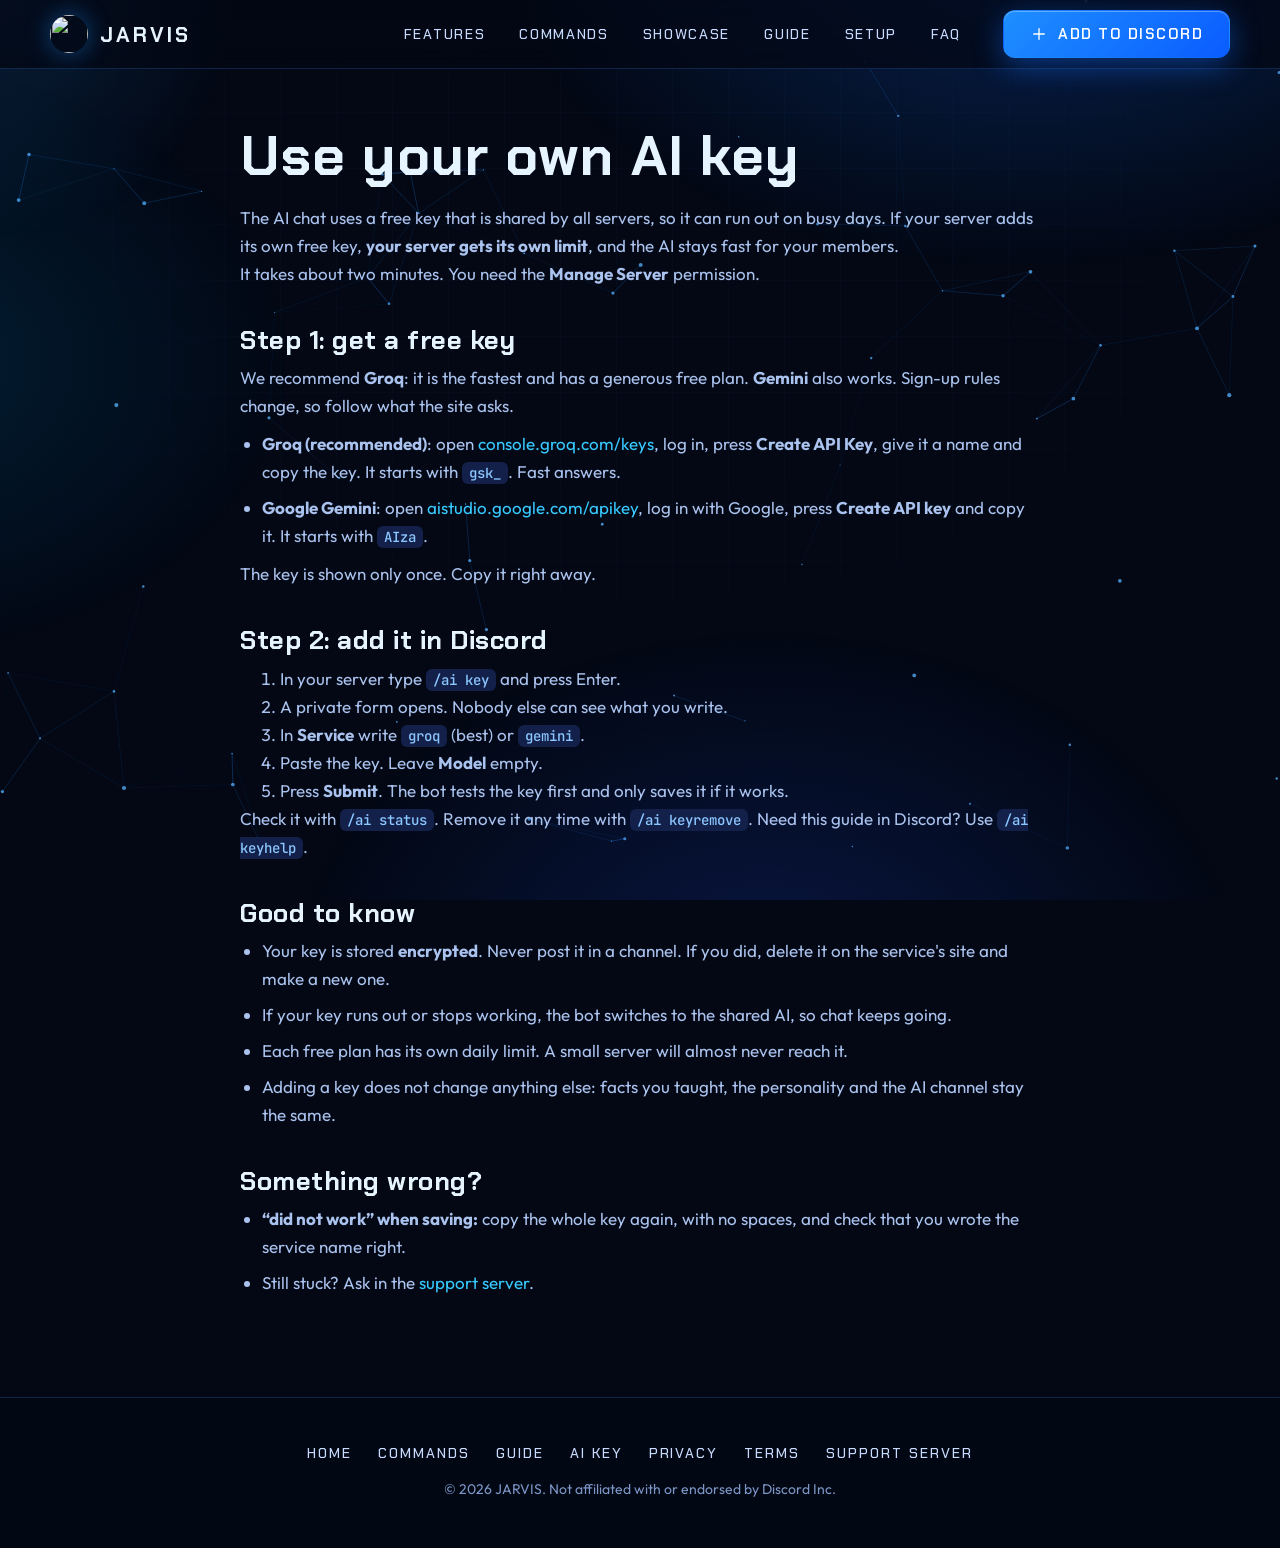
==== ai-key.html @ fb1f2114 "Add files via upload" ====
<!doctype html>
<html lang="en">
<head>
<meta charset="utf-8">
<meta name="viewport" content="width=device-width, initial-scale=1">
<title>Use your own AI key | JARVIS</title>
<meta name="description" content="How to get a free AI key and add it to your server.">
<meta name="theme-color" content="#030814">
<meta property="og:title" content="Use your own AI key | JARVIS"><meta property="og:description" content="How to get a free AI key and add it to your server."><meta property="og:image" content="assets/og.jpg"><meta property="og:type" content="website">
<meta name="twitter:card" content="summary_large_image">
<link rel="icon" href="assets/favicon.png"><link rel="apple-touch-icon" href="assets/apple-touch-icon.png">
<link rel="preconnect" href="https://fonts.googleapis.com"><link rel="preconnect" href="https://fonts.gstatic.com" crossorigin>
<link href="https://fonts.googleapis.com/css2?family=Chakra+Petch:wght@500;600;700&family=Outfit:wght@300..600&family=JetBrains+Mono:wght@400;500&display=swap" rel="stylesheet">
<link rel="stylesheet" href="style.css">
</head>
<body>
<canvas id="net" aria-hidden="true"></canvas><div class="bg-glow"></div><div class="bg-grid"></div><div class="cursor-glow"></div>
<div id="site-header"></div>
<main class="wrap doc">
<h1>Use your own AI key</h1>
<p>The AI chat uses a free key that is shared by all servers, so it can run out on busy days. If your server adds its own free key, <b>your server gets its own limit</b>, and the AI stays fast for your members.</p>
<p>It takes about two minutes. You need the <b>Manage Server</b> permission.</p>

<h2>Step 1: get a free key</h2>
<p>We recommend <b>Groq</b>: it is the fastest and has a generous free plan. <b>Gemini</b> also works. Sign-up rules change, so follow what the site asks.</p>
<ul>
<li><b>Groq (recommended)</b>: open <a href="https://console.groq.com/keys" target="_blank" rel="noopener">console.groq.com/keys</a>, log in, press <b>Create API Key</b>, give it a name and copy the key. It starts with <code>gsk_</code>. Fast answers.</li>
<li><b>Google Gemini</b>: open <a href="https://aistudio.google.com/apikey" target="_blank" rel="noopener">aistudio.google.com/apikey</a>, log in with Google, press <b>Create API key</b> and copy it. It starts with <code>AIza</code>.</li>
</ul>
<p>The key is shown only once. Copy it right away.</p>

<h2>Step 2: add it in Discord</h2>
<ol>
<li>In your server type <code>/ai key</code> and press Enter.</li>
<li>A private form opens. Nobody else can see what you write.</li>
<li>In <b>Service</b> write <code>groq</code> (best) or <code>gemini</code>.</li>
<li>Paste the key. Leave <b>Model</b> empty.</li>
<li>Press <b>Submit</b>. The bot tests the key first and only saves it if it works.</li>
</ol>
<p>Check it with <code>/ai status</code>. Remove it any time with <code>/ai keyremove</code>. Need this guide in Discord? Use <code>/ai keyhelp</code>.</p>

<h2>Good to know</h2>
<ul>
<li>Your key is stored <b>encrypted</b>. Never post it in a channel. If you did, delete it on the service's site and make a new one.</li>
<li>If your key runs out or stops working, the bot switches to the shared AI, so chat keeps going.</li>
<li>Each free plan has its own daily limit. A small server will almost never reach it.</li>
<li>Adding a key does not change anything else: facts you taught, the personality and the AI channel stay the same.</li>
</ul>

<h2>Something wrong?</h2>
<ul>
<li><b>&ldquo;did not work&rdquo; when saving:</b> copy the whole key again, with no spaces, and check that you wrote the service name right.</li>
<li>Still stuck? Ask in the <a data-support href="#">support server</a>.</li>
</ul>
</main>
<div id="site-footer"></div>
<script src="config.js"></script><script src="data.js"></script><script src="site.js"></script>
</body></html>
---- style.css ----
:root{
  --bg:#030814; --bg2:#06112b; --panel:rgba(9,22,52,.62); --panel-solid:#081a3d;
  --line:rgba(60,140,255,.22); --line-strong:rgba(70,160,255,.5);
  --blue:#1e8fff; --blue2:#0a64ff; --cyan:#38c9ff; --ice:#e6f4ff;
  --text:#c9dcff; --muted:#7c96c6; --good:#3ddc97;
  --glow:0 0 24px rgba(30,143,255,.45);
  --head:'Chakra Petch','Exo 2',system-ui,sans-serif; --body:'Outfit',system-ui,sans-serif; --mono:'JetBrains Mono',ui-monospace,monospace;
  --r:18px;
}
*{box-sizing:border-box;margin:0}
html{overflow-x:clip;scroll-behavior:smooth;scroll-padding-top:84px}
body{background:var(--bg);color:var(--text);font:400 17px/1.65 var(--body);overflow-x:clip;-webkit-font-smoothing:antialiased}
img{max-width:100%;display:block}
a{color:var(--cyan);text-decoration:none}
a:hover{text-decoration:underline}
.wrap{width:min(1180px,100% - 40px);margin-inline:auto}
::selection{background:var(--blue);color:#fff}

/* background layers */
#net{position:fixed;inset:0;z-index:-3;width:100%;height:100%}
.bg-glow{position:fixed;inset:0;z-index:-2;pointer-events:none;
  background:radial-gradient(900px 600px at 80% -10%,rgba(20,110,255,.28),transparent 60%),
  radial-gradient(700px 500px at -10% 40%,rgba(0,170,255,.14),transparent 60%),
  radial-gradient(800px 600px at 60% 110%,rgba(30,80,255,.2),transparent 60%)}
.bg-grid{position:fixed;inset:0;z-index:-2;pointer-events:none;opacity:.5;
  background-image:linear-gradient(rgba(60,140,255,.07) 1px,transparent 1px),linear-gradient(90deg,rgba(60,140,255,.07) 1px,transparent 1px);
  background-size:56px 56px;mask-image:radial-gradient(ellipse 80% 70% at 50% 30%,#000 30%,transparent 80%)}
.cursor-glow{position:fixed;width:520px;height:520px;border-radius:50%;pointer-events:none;z-index:-1;left:0;top:0;
  background:radial-gradient(circle,rgba(40,150,255,.16),transparent 65%);transform:translate(-50%,-50%);transition:opacity .3s}

/* header */
.site-header{position:sticky;top:0;z-index:50;backdrop-filter:blur(14px);background:rgba(3,8,20,.72);border-bottom:1px solid var(--line)}
.site-header .wrap{display:flex;align-items:center;gap:28px;height:68px}
.brand{display:flex;align-items:center;gap:12px;font:700 21px var(--head);letter-spacing:.14em;color:var(--ice)}
.brand img{width:38px;height:38px;border-radius:50%;box-shadow:var(--glow)}
.brand:hover{text-decoration:none}
nav.main{display:flex;gap:6px;margin-left:auto}
nav.main a{color:var(--text);font:500 14px var(--head);letter-spacing:.12em;text-transform:uppercase;padding:8px 14px;border-radius:10px}
nav.main a:hover,nav.main a.active{background:rgba(30,143,255,.14);color:#fff;text-decoration:none}
.menu-btn{display:none;margin-left:auto;background:none;border:1px solid var(--line);color:var(--ice);width:42px;height:42px;border-radius:10px;font-size:20px;cursor:pointer}

/* buttons */
.btn{display:inline-flex;align-items:center;gap:10px;padding:13px 26px;border-radius:12px;font:600 15px var(--head);letter-spacing:.1em;text-transform:uppercase;cursor:pointer;border:1px solid transparent;transition:transform .2s,box-shadow .25s,background .25s;position:relative;overflow:hidden}
.btn:hover{text-decoration:none;transform:translateY(-2px)}
.btn-primary{background:linear-gradient(135deg,#1e8fff,#0a5cff);color:#fff;box-shadow:0 8px 30px rgba(20,110,255,.45),inset 0 1px 0 rgba(255,255,255,.3)}
.btn-primary:hover{box-shadow:0 12px 40px rgba(30,143,255,.7),inset 0 1px 0 rgba(255,255,255,.4)}
.btn-primary::after{content:"";position:absolute;inset:0;background:linear-gradient(110deg,transparent 30%,rgba(255,255,255,.35) 50%,transparent 70%);transform:translateX(-120%);transition:transform .7s}
.btn-primary:hover::after{transform:translateX(120%)}
.btn-ghost{background:rgba(30,143,255,.08);border-color:var(--line-strong);color:var(--ice)}
.btn-ghost:hover{background:rgba(30,143,255,.2)}
.btn svg{width:18px;height:18px}

/* hero */
.hero{padding:70px 0 40px;display:grid;grid-template-columns:1.1fr .9fr;gap:40px;align-items:center;min-height:calc(100vh - 68px)}
.eyebrow{display:inline-flex;align-items:center;gap:10px;font:500 13px var(--head);letter-spacing:.28em;text-transform:uppercase;color:var(--cyan);padding:8px 16px;border:1px solid var(--line);border-radius:99px;background:rgba(30,143,255,.08)}
.eyebrow i{width:8px;height:8px;border-radius:50%;background:var(--good);box-shadow:0 0 10px var(--good);animation:pulse 1.8s infinite}
@keyframes pulse{50%{opacity:.35;transform:scale(.7)}}
h1{font:700 clamp(46px,7.4vw,98px)/.98 var(--head);letter-spacing:.02em;margin:22px 0 20px;color:var(--ice)}
h1 .grad,.grad{background:linear-gradient(120deg,#fff 0%,#7cc4ff 35%,#1e8fff 70%,#38c9ff 100%);-webkit-background-clip:text;background-clip:text;color:transparent;background-size:200% auto;animation:shine 6s linear infinite}
@keyframes shine{to{background-position:200% center}}
.lead{font-size:clamp(18px,2vw,21px);color:#a9c2ee;max-width:560px}
.cta{display:flex;flex-wrap:wrap;gap:14px;margin-top:32px}
.mini-stats{display:flex;gap:34px;margin-top:42px;flex-wrap:wrap}
.mini-stats b{display:block;font:700 34px var(--head);color:#fff}
.mini-stats span{font:500 12px var(--head);letter-spacing:.2em;text-transform:uppercase;color:var(--muted)}

.orbit-stage{position:relative;width:min(500px,86vw);aspect-ratio:1;margin:auto}
.orbit-stage .ring{position:absolute;inset:-4%;border-radius:50%;background:conic-gradient(from 0deg,transparent 0 55%,var(--blue) 80%,var(--cyan) 95%,transparent);-webkit-mask:radial-gradient(farthest-side,transparent calc(100% - 4px),#000 calc(100% - 3px));mask:radial-gradient(farthest-side,transparent calc(100% - 4px),#000 calc(100% - 3px));animation:spin 7s linear infinite;filter:drop-shadow(0 0 10px var(--blue))}
.orbit-stage .ring.r2{inset:-12%;animation-duration:14s;animation-direction:reverse;opacity:.5}
@keyframes spin{to{transform:rotate(360deg)}}
.orbit-stage .logo{width:100%;height:100%;border-radius:50%;box-shadow:0 0 90px rgba(20,120,255,.55),0 0 0 1px var(--line-strong);animation:float 6s ease-in-out infinite}
@keyframes float{50%{transform:translateY(-12px)}}
.orbiter{position:absolute;inset:-18%;animation:spin 40s linear infinite}
.orbiter span{position:absolute;left:50%;top:50%;width:46px;height:46px;margin:-23px;display:grid;place-items:center;border-radius:50%;background:var(--panel-solid);border:1px solid var(--line-strong);color:var(--cyan);box-shadow:var(--glow);transform:rotate(var(--a)) translateY(calc(var(--rad) * -1)) rotate(calc(var(--a) * -1))}
.orbiter span svg{width:22px;height:22px;animation:spin 40s linear infinite reverse}
.orbiter span{--rad:calc(min(500px,86vw) * .58)}

/* marquee */
.marquee{border-block:1px solid var(--line);background:rgba(6,17,43,.6);overflow:hidden;margin:30px 0 0}
.marquee-track{display:flex;gap:56px;width:max-content;padding:16px 0;animation:marq 38s linear infinite}
.marquee:hover .marquee-track{animation-play-state:paused}
.marquee-track span{font:600 15px var(--head);letter-spacing:.25em;text-transform:uppercase;color:#8fb5ff;display:flex;align-items:center;gap:56px;white-space:nowrap}
.marquee-track span::after{content:"◆";color:var(--blue);font-size:10px}
@keyframes marq{to{transform:translateX(-50%)}}

/* sections */
section{padding:96px 0}
.sec-head{text-align:center;max-width:740px;margin:0 auto 54px}
.sec-head .kicker{font:500 13px var(--head);letter-spacing:.3em;text-transform:uppercase;color:var(--cyan)}
h2{font:700 clamp(32px,4.6vw,54px)/1.08 var(--head);color:var(--ice);margin:12px 0 14px;letter-spacing:.02em}
.sec-head p{color:#9db7e6}

/* cards */
.grid{display:grid;gap:20px;grid-template-columns:repeat(auto-fill,minmax(270px,1fr))}
.card{position:relative;padding:28px;border-radius:var(--r);background:var(--panel);border:1px solid var(--line);backdrop-filter:blur(6px);transition:transform .3s,border-color .3s,box-shadow .3s;overflow:hidden;transform-style:preserve-3d}
.card::before{content:"";position:absolute;inset:0;background:radial-gradient(400px circle at var(--mx,50%) var(--my,0%),rgba(40,150,255,.18),transparent 45%);opacity:0;transition:opacity .3s}
.card:hover{border-color:var(--line-strong);box-shadow:0 20px 50px rgba(0,30,90,.6),var(--glow)}
.card:hover::before{opacity:1}
.card .ico{width:54px;height:54px;border-radius:15px;display:grid;place-items:center;background:linear-gradient(145deg,rgba(30,143,255,.25),rgba(10,60,160,.15));border:1px solid var(--line-strong);color:var(--cyan);margin-bottom:18px}
.card .ico svg{width:26px;height:26px}
.card h3{font:600 22px var(--head);color:var(--ice);letter-spacing:.04em;margin-bottom:8px}
.card p{font-size:15.5px;color:#9db7e6}
.card .count{position:absolute;top:22px;right:24px;font:500 12px var(--mono);color:var(--muted)}
.card a.more{display:inline-block;margin-top:14px;font:500 13px var(--head);letter-spacing:.14em;text-transform:uppercase}

/* showcase */
.show{display:grid;grid-template-columns:.8fr 1.2fr;gap:36px;align-items:start}
.tabs{display:flex;flex-direction:column;gap:12px}
.tab{text-align:left;padding:20px 22px;border-radius:14px;background:var(--panel);border:1px solid var(--line);color:var(--text);cursor:pointer;font:inherit;transition:.25s}
.tab b{display:block;font:600 19px var(--head);letter-spacing:.05em;color:var(--ice)}
.tab span{font-size:14.5px;color:var(--muted)}
.tab:hover{border-color:var(--line-strong)}
.tab.on{background:linear-gradient(135deg,rgba(30,143,255,.28),rgba(10,60,160,.2));border-color:var(--blue);box-shadow:var(--glow)}
.chat{border-radius:var(--r);background:#0b1224;border:1px solid var(--line-strong);box-shadow:0 30px 80px rgba(0,20,80,.7),var(--glow);overflow:hidden;min-height:420px}
.chat-bar{display:flex;align-items:center;gap:10px;padding:13px 18px;background:#080e1d;border-bottom:1px solid #16213d;font:500 14px var(--head);letter-spacing:.08em;color:#8ea6d8}
.chat-bar i{width:11px;height:11px;border-radius:50%;background:#2a3a63;display:inline-block}
.chat-body{padding:20px;display:flex;flex-direction:column;gap:18px;font:400 15.5px/1.5 'Outfit',sans-serif;color:#d5e2ff}
.msg{display:flex;gap:14px;opacity:0;transform:translateY(10px);animation:in .5s forwards}
@keyframes in{to{opacity:1;transform:none}}
.msg .av{flex:none;width:42px;height:42px;border-radius:50%;background:#1d2a52 center/cover;display:grid;place-items:center;font:700 16px var(--head);color:#9cc4ff}
.msg .av.bot{background:url(assets/favicon.png) center/cover;box-shadow:0 0 0 2px rgba(30,143,255,.5)}
.msg .nm{font:600 15px var(--head);color:#fff;letter-spacing:.03em}
.msg .nm em{font:600 10px var(--head);font-style:normal;letter-spacing:.1em;background:#1e8fff;color:#fff;padding:2px 6px;border-radius:5px;margin-left:6px;vertical-align:1px}
.msg code{font:500 14px var(--mono);background:#16224a;padding:2px 7px;border-radius:6px;color:#8cc7ff}
.embed{margin-top:8px;border-left:4px solid var(--blue);background:#111b36;border-radius:6px;padding:14px 16px;max-width:460px}
.embed h4{font:600 16px var(--head);color:#fff;margin-bottom:6px}
.embed p{font-size:14.5px;color:#b6c9ee}
.bar{height:6px;border-radius:9px;background:#1b2a55;margin:10px 0 6px;overflow:hidden}
.bar i{display:block;height:100%;width:38%;border-radius:9px;background:linear-gradient(90deg,var(--blue),var(--cyan));animation:prog 6s linear infinite}
@keyframes prog{from{width:5%}to{width:96%}}
.btns{display:flex;gap:8px;margin-top:12px;flex-wrap:wrap}
.btns span{padding:6px 12px;border-radius:7px;background:#1b2a55;font-size:13px;color:#cfe0ff}
.btns span.red{background:#5a1f2b}.btns span.green{background:#17543a}

/* numbers */
.numbers{display:grid;grid-template-columns:repeat(4,1fr);gap:20px}
.num{padding:34px 20px;text-align:center;border-radius:var(--r);background:linear-gradient(160deg,rgba(30,143,255,.16),rgba(6,17,43,.7));border:1px solid var(--line)}
.num b{display:block;font:700 clamp(40px,5vw,60px) var(--head);color:#fff;text-shadow:0 0 30px rgba(30,143,255,.8)}
.num span{font:500 13px var(--head);letter-spacing:.22em;text-transform:uppercase;color:var(--muted)}

/* steps */
.steps{display:grid;grid-template-columns:repeat(3,1fr);gap:22px;counter-reset:s}
.step{padding:30px;border-radius:var(--r);background:var(--panel);border:1px solid var(--line);position:relative;counter-increment:s}
.step::before{content:"0" counter(s);font:700 54px var(--head);color:rgba(56,201,255,.22);position:absolute;top:12px;right:22px}
.step h3{font:600 22px var(--head);color:var(--ice);margin-bottom:8px;letter-spacing:.04em}
.step p{color:#9db7e6;font-size:15.5px}
.step code{font:500 14px var(--mono);background:#12204a;padding:2px 8px;border-radius:6px;color:#8cc7ff}

/* faq */
.faq{max-width:820px;margin:auto;display:grid;gap:12px}
details{border-radius:14px;background:var(--panel);border:1px solid var(--line);padding:0 24px;transition:.25s}
details[open]{border-color:var(--line-strong);box-shadow:var(--glow)}
summary{cursor:pointer;list-style:none;padding:20px 0;font:600 18px var(--head);letter-spacing:.04em;color:var(--ice);display:flex;justify-content:space-between;gap:16px}
summary::-webkit-details-marker{display:none}
summary::after{content:"+";font-size:24px;color:var(--cyan);transition:transform .25s}
details[open] summary::after{transform:rotate(45deg)}
details p{padding:0 0 22px;color:#a3bceb;font-size:16px}

/* CTA */
.cta-box{position:relative;border-radius:26px;overflow:hidden;border:1px solid var(--line-strong);box-shadow:0 0 80px rgba(20,100,255,.35)}
.cta-box img{width:100%;min-height:340px;object-fit:cover;opacity:.55}
.cta-box .over{position:absolute;inset:0;display:flex;flex-direction:column;align-items:center;justify-content:center;text-align:center;padding:30px;background:linear-gradient(180deg,rgba(3,8,20,.55),rgba(3,8,20,.88))}
.cta-box h2{margin-top:0}
.cta-box .cta{justify-content:center}

/* commands page */
.page-head{padding:70px 0 20px;text-align:center}
.tools{position:sticky;top:68px;z-index:20;padding:14px 0;background:linear-gradient(var(--bg) 70%,transparent)}
.search{width:100%;padding:16px 22px 16px 52px;border-radius:14px;border:1px solid var(--line-strong);background:rgba(8,26,61,.9) url("data:image/svg+xml,%3Csvg xmlns='http://www.w3.org/2000/svg' width='22' height='22' fill='none' stroke='%2338c9ff' stroke-width='2' viewBox='0 0 24 24'%3E%3Ccircle cx='11' cy='11' r='7'/%3E%3Cpath d='m20 20-3.5-3.5'/%3E%3C/svg%3E") 18px center no-repeat;color:#fff;font:400 17px var(--body);outline:none}
.search:focus{box-shadow:var(--glow);border-color:var(--blue)}
.chips{display:flex;flex-wrap:wrap;gap:8px;margin-top:14px}
.chip{padding:8px 16px;border-radius:99px;border:1px solid var(--line);background:rgba(8,26,61,.7);color:var(--text);cursor:pointer;font:500 13px var(--head);letter-spacing:.1em;text-transform:uppercase}
.chip.on,.chip:hover{background:var(--blue);border-color:var(--blue);color:#fff}
.cat{margin-top:46px}
.cat h2{font-size:32px;display:flex;align-items:center;gap:14px;margin:0}
.cat h2 svg{width:30px;height:30px;color:var(--cyan)}
.cat>p{color:#9db7e6;margin:6px 0 18px}
.cmds{display:grid;grid-template-columns:repeat(auto-fill,minmax(340px,1fr));gap:12px}
.cmd{padding:16px 18px;border-radius:12px;background:var(--panel);border:1px solid var(--line);cursor:pointer;transition:.2s}
.cmd:hover{border-color:var(--blue);transform:translateY(-2px);box-shadow:var(--glow)}
.cmd b{font:600 15.5px var(--mono);color:#8cc7ff}
.cmd small{font:400 13px var(--mono);color:var(--muted);margin-left:6px}
.cmd p{font-size:14.5px;color:#a3bceb;margin-top:4px}
.empty{text-align:center;color:var(--muted);padding:60px 0;display:none}
.toast{position:fixed;bottom:28px;left:50%;transform:translate(-50%,90px);background:var(--blue);color:#fff;padding:12px 22px;border-radius:12px;font:600 14px var(--head);letter-spacing:.08em;transition:transform .3s;z-index:99}
.toast.show{transform:translate(-50%,0)}

/* docs (privacy / terms) */
.doc{max-width:800px;padding:60px 0 90px}
.doc h1{font-size:clamp(36px,5vw,56px);margin-top:0}
.doc h2{font-size:26px;margin:38px 0 10px}
.doc p,.doc li{color:#aac2ee}
.doc ul{padding-left:22px;display:grid;gap:8px;margin:10px 0}
.doc code{font:500 14px var(--mono);background:#12204a;padding:2px 7px;border-radius:6px;color:#8cc7ff}
.updated{color:var(--muted);margin-bottom:22px}

/* footer */
.site-footer{border-top:1px solid var(--line);padding:46px 0;background:rgba(3,8,20,.8);text-align:center}
.site-footer .links{display:flex;justify-content:center;gap:26px;flex-wrap:wrap;margin-bottom:16px}
.site-footer .links a{font:500 14px var(--head);letter-spacing:.14em;text-transform:uppercase;color:var(--text)}
.legal{font-size:14px;color:var(--muted)}

/* reveal */
.rv{opacity:0;transform:translateY(34px);transition:opacity .8s cubic-bezier(.2,.7,.2,1),transform .8s cubic-bezier(.2,.7,.2,1)}
.rv.in{opacity:1;transform:none}

@media(max-width:980px){
  .hero{grid-template-columns:1fr;text-align:center;padding-top:40px}
  .lead{margin-inline:auto}.cta,.mini-stats{justify-content:center}
  .orbit-stage{margin-top:30px;width:min(380px,76vw)}.orbiter span{--rad:calc(min(380px,76vw) * .58);width:38px;height:38px;margin:-19px}
  .show{grid-template-columns:1fr}.tabs{flex-direction:row;overflow:auto;gap:10px}.tab{min-width:210px}
  .numbers{grid-template-columns:repeat(2,1fr)}.steps{grid-template-columns:1fr}
  nav.main{display:none;position:absolute;top:68px;left:0;right:0;flex-direction:column;background:rgba(3,8,20,.97);padding:14px 20px;border-bottom:1px solid var(--line)}
  nav.main.open{display:flex}.menu-btn{display:block}.site-header .btn{display:none}
  section{padding:70px 0}
}
@media(max-width:560px){.cmds{grid-template-columns:1fr}.btn{padding:12px 20px}}
@media(prefers-reduced-motion:reduce){*,*::before,*::after{animation:none!important;transition:none!important}.rv{opacity:1;transform:none}#net{display:none}}

/* detailed rows */
.drow{display:grid;grid-template-columns:1fr 1fr;gap:48px;align-items:center;margin-bottom:84px}
.drow.flip .dtext{order:2}
.dtext .ico{width:56px;height:56px;border-radius:16px;display:grid;place-items:center;background:linear-gradient(145deg,rgba(30,143,255,.3),rgba(10,60,160,.15));border:1px solid var(--line-strong);color:var(--cyan);margin-bottom:16px;box-shadow:var(--glow)}
.dtext .ico svg{width:28px;height:28px}
.dtext h3{font:700 clamp(26px,3.2vw,38px)/1.15 var(--head);color:var(--ice);margin-bottom:10px;letter-spacing:.02em}
.dtext>p{color:#a9c2ee;font-size:18px;margin-bottom:16px}
.dtext ul{list-style:none;padding:0;display:grid;gap:10px}
.dtext li{position:relative;padding-left:28px;color:#b9cdf2;font-size:16px}
.dtext li::before{content:"";position:absolute;left:2px;top:9px;width:10px;height:10px;border-radius:3px;background:linear-gradient(135deg,var(--blue),var(--cyan));box-shadow:0 0 10px var(--blue);transform:rotate(45deg)}
.drow .chat{min-height:0}
.drow .msg{opacity:1;transform:none;animation:none}
@media(max-width:980px){.drow{grid-template-columns:1fr;gap:24px;margin-bottom:56px}.drow.flip .dtext{order:0}}
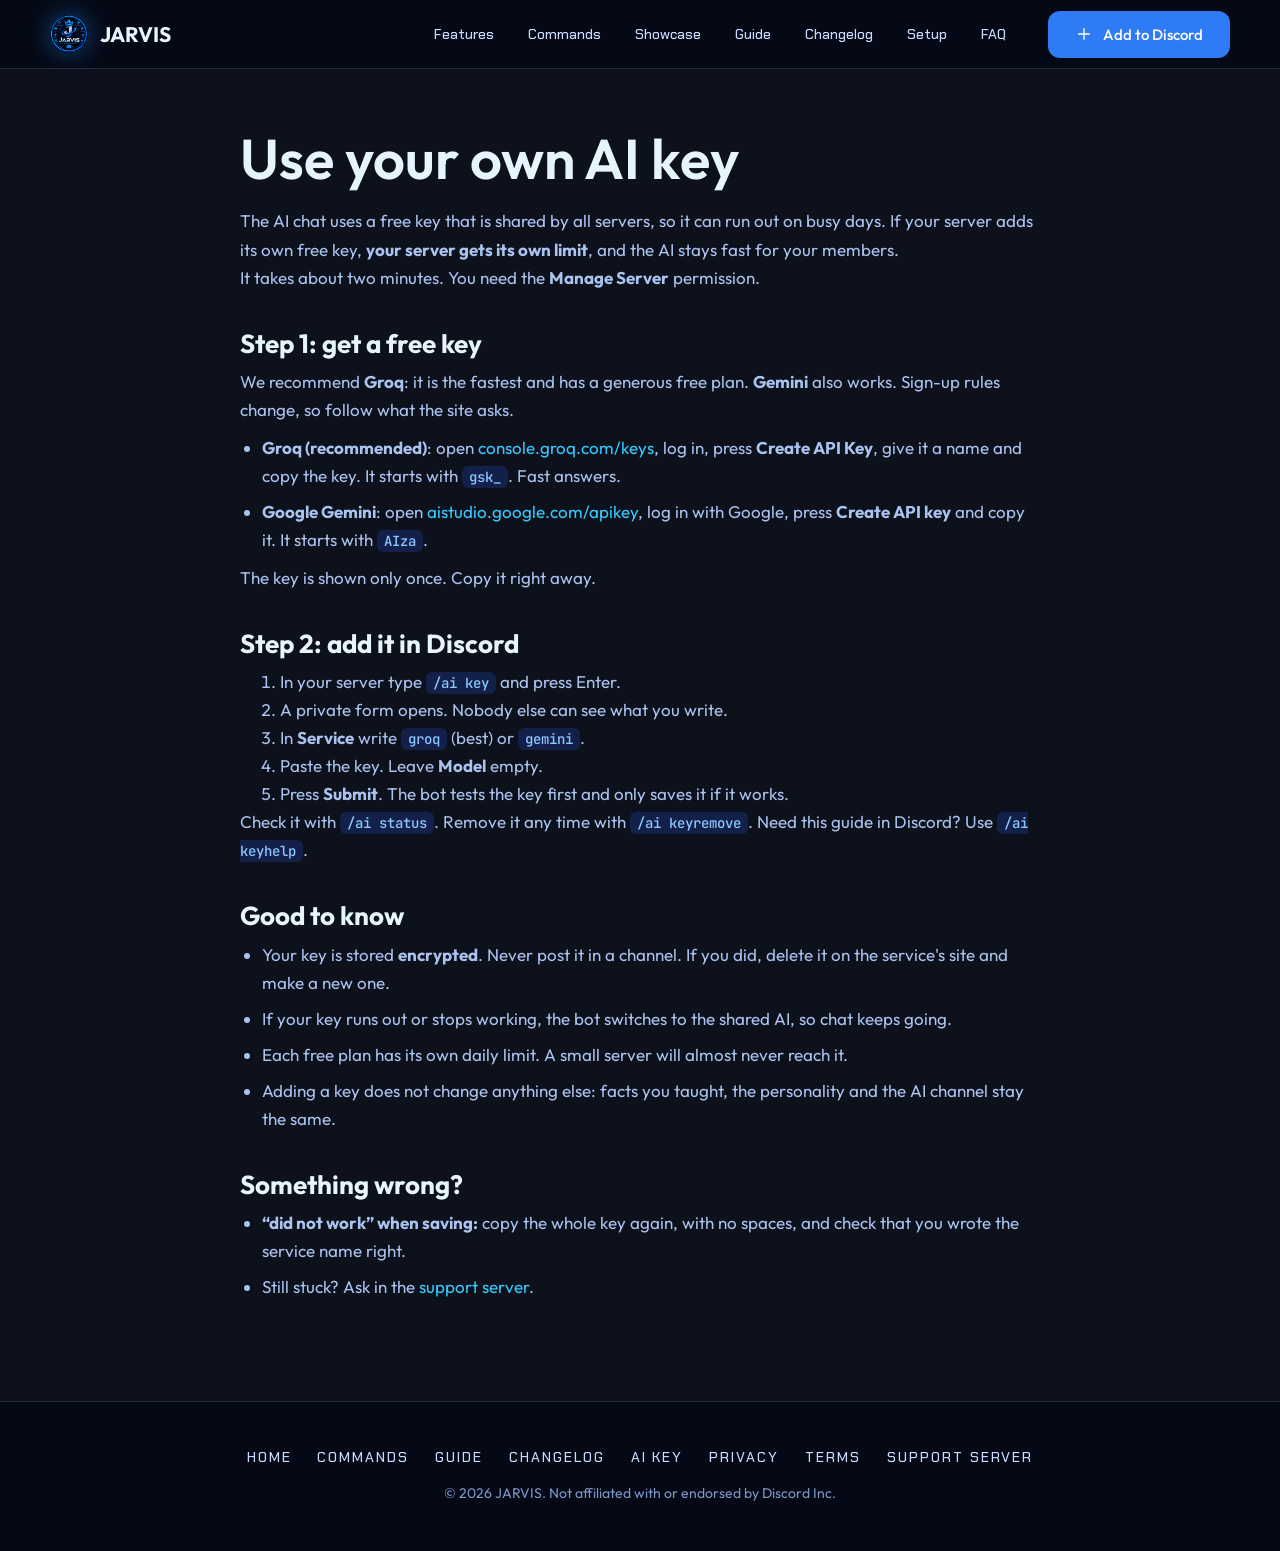
==== commit 1c898e46: "Add files via upload" ====
--- a/ai-key.html
+++ b/ai-key.html
@@ -14,7 +14,6 @@
 <link rel="stylesheet" href="style.css">
 </head>
 <body>
-<canvas id="net" aria-hidden="true"></canvas><div class="bg-glow"></div><div class="bg-grid"></div><div class="cursor-glow"></div>
 <div id="site-header"></div>
 <main class="wrap doc">
 <h1>Use your own AI key</h1>
--- a/style.css
+++ b/style.css
@@ -230,3 +230,28 @@
 .drow .chat{min-height:0}
 .drow .msg{opacity:1;transform:none;animation:none}
 @media(max-width:980px){.drow{grid-template-columns:1fr;gap:24px;margin-bottom:56px}.drow.flip .dtext{order:0}}
+
+.doc h2 .tag{font:500 13px var(--mono);color:#8cc7ff;background:#12204a;padding:3px 10px;border-radius:999px;margin-left:10px;vertical-align:middle}
+
+@media(min-width:861px) and (max-width:1240px){nav.main a{padding:8px 9px;letter-spacing:.06em;font-size:13px}.site-header .brand{margin-right:14px}}
+
+/* plainer look: flat colours, no glow or animation */
+:root{--bg:#0c111b;--panel:#121927;--panel-solid:#121927;--line:#232c3d;--line-strong:#34415a}
+body{background:var(--bg)}
+#net,.bg-glow,.bg-grid,.cursor-glow,.marquee,.orbit-stage .ring,.orbiter{display:none!important}
+h1,h2,h3,.brand span,.btn{font-family:var(--body);letter-spacing:0}
+h1{font-size:clamp(38px,5.5vw,64px);line-height:1.08;font-weight:600;margin:0 0 18px}
+h1 .grad,.grad{background:none;color:inherit;animation:none}
+.sec-head{text-align:left;margin:0 0 32px;max-width:640px}
+.sec-head h2{font-size:clamp(26px,3.4vw,36px);font-weight:600;letter-spacing:0}
+.card{backdrop-filter:none;background:var(--panel);box-shadow:none;transition:border-color .2s}
+.card:hover{box-shadow:none;transform:none;border-color:var(--line-strong)}
+.card::before{display:none}
+.orbit-stage .logo{box-shadow:none;animation:none;border-radius:24px}
+.orbit-stage{width:min(300px,70vw)}
+.btn-primary{box-shadow:none;background:#2f7bf5}
+.hero{align-items:center}
+.hero{min-height:0!important;padding:70px 0 50px!important}
+.nav a,.btn,.tabs button,nav a{text-transform:none!important;letter-spacing:0!important;font-weight:500}
+.lead{font-size:18px;max-width:520px}
+section{padding:56px 0}
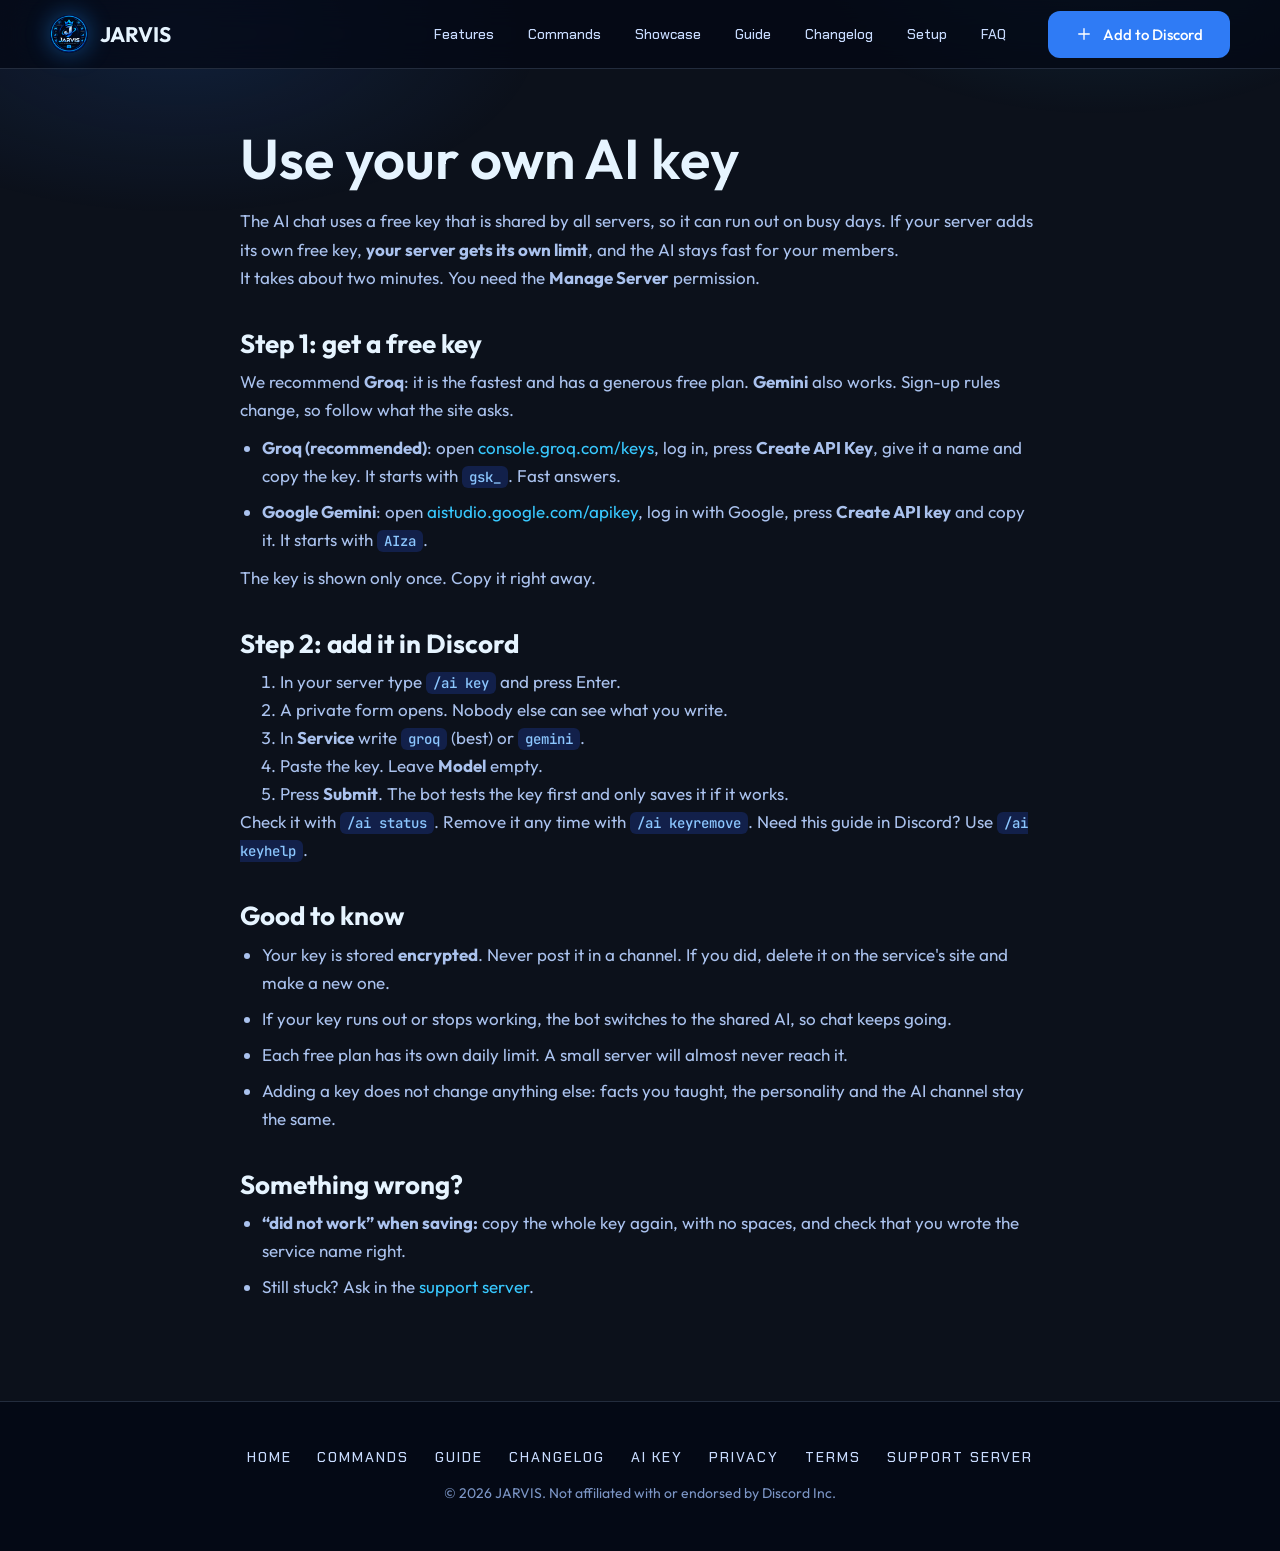
==== commit 301bae54: "Add files via upload" ====
--- a/ai-key.html
+++ b/ai-key.html
@@ -11,6 +11,7 @@
 <link rel="icon" href="assets/favicon.png"><link rel="apple-touch-icon" href="assets/apple-touch-icon.png">
 <link rel="preconnect" href="https://fonts.googleapis.com"><link rel="preconnect" href="https://fonts.gstatic.com" crossorigin>
 <link href="https://fonts.googleapis.com/css2?family=Chakra+Petch:wght@500;600;700&family=Outfit:wght@300..600&family=JetBrains+Mono:wght@400;500&display=swap" rel="stylesheet">
+<link rel="canonical" href="https://about-jarvis.kdns.fr/ai-key.html">
 <link rel="stylesheet" href="style.css">
 </head>
 <body>
--- a/style.css
+++ b/style.css
@@ -51,7 +51,7 @@
 .btn svg{width:18px;height:18px}
 
 /* hero */
-.hero{padding:70px 0 40px;display:grid;grid-template-columns:1.1fr .9fr;gap:40px;align-items:center;min-height:calc(100vh - 68px)}
+.hero{padding:70px 0 40px;display:grid;grid-template-columns:1.1fr .9fr;gap:40px;align-items:center;min-height:calc(100vh - 140px)}
 .eyebrow{display:inline-flex;align-items:center;gap:10px;font:500 13px var(--head);letter-spacing:.28em;text-transform:uppercase;color:var(--cyan);padding:8px 16px;border:1px solid var(--line);border-radius:99px;background:rgba(30,143,255,.08)}
 .eyebrow i{width:8px;height:8px;border-radius:50%;background:var(--good);box-shadow:0 0 10px var(--good);animation:pulse 1.8s infinite}
 @keyframes pulse{50%{opacity:.35;transform:scale(.7)}}
@@ -255,3 +255,48 @@
 .nav a,.btn,.tabs button,nav a{text-transform:none!important;letter-spacing:0!important;font-weight:500}
 .lead{font-size:18px;max-width:520px}
 section{padding:56px 0}
+
+/* gentle motion */
+@keyframes rise{from{opacity:0;transform:translateY(18px)}to{opacity:1;transform:none}}
+@keyframes bob{50%{transform:translateY(-10px)}}
+@keyframes drift{to{transform:translate3d(50px,26px,0)}}
+body::before{content:"";position:fixed;left:-10%;right:-10%;top:-12%;height:560px;background:radial-gradient(520px 260px at 20% 25%,#2f7bf524,transparent 70%),radial-gradient(440px 240px at 80% 10%,#38bdf81f,transparent 70%);pointer-events:none;z-index:-1;animation:drift 16s ease-in-out infinite alternate}
+.hero h1{animation:rise .7s both}.hero .lead{animation:rise .7s .12s both}.hero .cta{animation:rise .7s .24s both}
+.orbit-stage .logo{animation:bob 6s ease-in-out infinite}
+.rv{opacity:0;transform:translateY(24px);transition:opacity .7s cubic-bezier(.2,.8,.2,1),transform .7s cubic-bezier(.2,.8,.2,1)}
+.rv.in{opacity:1;transform:none}
+.grid .rv:nth-child(3n+2){transition-delay:.07s}.grid .rv:nth-child(3n+3){transition-delay:.14s}
+.card{transition:transform .3s cubic-bezier(.2,.8,.2,1),border-color .3s,background .3s}
+.card:hover{transform:translateY(-6px);border-color:var(--line-strong);background:#162238}
+.card .ico svg{transition:transform .3s cubic-bezier(.2,.8,.2,1)}.card:hover .ico svg{transform:scale(1.18) rotate(-6deg)}
+.btn{transition:transform .2s,background .25s,border-color .25s,filter .25s}.btn:hover{transform:translateY(-2px)}
+.btn-primary{position:relative;overflow:hidden}.btn-primary::after{content:"";position:absolute;top:0;left:-70%;width:50%;height:100%;background:linear-gradient(100deg,transparent,#ffffff40,transparent);transform:skewX(-20deg);transition:left .6s}.btn-primary:hover::after{left:130%}
+.faq details{transition:background .25s}.faq details[open]{background:#ffffff05}
+.drow .chat{transition:transform .4s cubic-bezier(.2,.8,.2,1)}.drow:hover .chat{transform:translateY(-4px)}
+.step{transition:transform .3s cubic-bezier(.2,.8,.2,1)}.step:hover{transform:translateY(-4px)}
+@media(prefers-reduced-motion:reduce){.rv{opacity:1;transform:none}body::before{display:none}}
+
+/* ===== hero v2 (more life, still clean) ===== */
+.hero-wrap{position:relative;overflow:hidden}
+.hero-wrap>.wrap,.hero-wrap>.strip{position:relative;z-index:1}
+.aur{position:absolute;border-radius:50%;filter:blur(80px);pointer-events:none;z-index:0}
+.aur.a1{width:560px;height:560px;left:-160px;top:-140px;background:#1b5dff;opacity:.28;animation:aur 16s ease-in-out infinite}
+.aur.a2{width:460px;height:460px;right:-120px;top:120px;background:#14b8ff;opacity:.2;animation:aur 19s ease-in-out infinite reverse}
+@keyframes aur{50%{transform:translate(50px,34px) scale(1.12)}}
+.pillk{display:inline-block;padding:5px 13px;border-radius:99px;border:1px solid var(--line-strong);background:rgba(20,120,255,.1);color:#9fd0ff;font-size:13px;margin-bottom:18px;animation:rise .6s both}
+.hero h1{letter-spacing:-.02em;animation:rise .6s .06s both}
+.hero h1 em{font-style:normal;background:linear-gradient(100deg,#8fd0ff,#3b82f6,#9a86ff,#8fd0ff);background-size:250% 100%;-webkit-background-clip:text;background-clip:text;color:transparent;animation:hueh 6s linear infinite}
+@keyframes hueh{to{background-position:-250% 0}}
+.hero .lead{animation:rise .6s .12s both}.hero .cta{animation:rise .6s .18s both}
+.facts{display:flex;gap:26px;flex-wrap:wrap;margin-top:30px;animation:rise .6s .26s both}
+.facts div{display:grid;gap:2px}.facts b{font-size:22px;font-weight:600;color:#fff}.facts span{color:#8da0c8;font-size:13px}
+.fl{position:absolute;padding:10px 14px;border-radius:13px;background:rgba(12,22,44,.92);border:1px solid var(--line-strong);box-shadow:0 16px 40px rgba(0,0,0,.5);backdrop-filter:blur(6px);display:grid;gap:1px;font-size:13px;max-width:210px;z-index:3}
+.fl b{font-weight:600}.fl span{color:#8da0c8;font-size:12px}
+.fl1{left:-6%;top:12%;animation:flb 6s ease-in-out infinite}.fl2{right:-18%;top:50%;animation:flb 7s .8s ease-in-out infinite}.fl3{left:2%;bottom:6%;animation:flb 6.5s .4s ease-in-out infinite}
+@keyframes flb{50%{transform:translateY(-12px)}}
+.strip{overflow:hidden;border-top:1px solid var(--line);border-bottom:1px solid var(--line);background:rgba(8,16,34,.6);padding:14px 0;margin-top:10px}
+.strip-in{display:flex;gap:44px;width:max-content;animation:strip 38s linear infinite;color:#7f93bd;font-family:var(--mono);font-size:14px;text-transform:uppercase;letter-spacing:.08em}
+.strip-in span::before{content:"◆";color:#2f7bf5;margin-right:44px}
+@keyframes strip{to{transform:translateX(-50%)}}
+@media(max-width:860px){.facts{justify-content:center}.fl{display:none}}
+@media(prefers-reduced-motion:reduce){.strip-in,.aur,.fl{animation:none}}
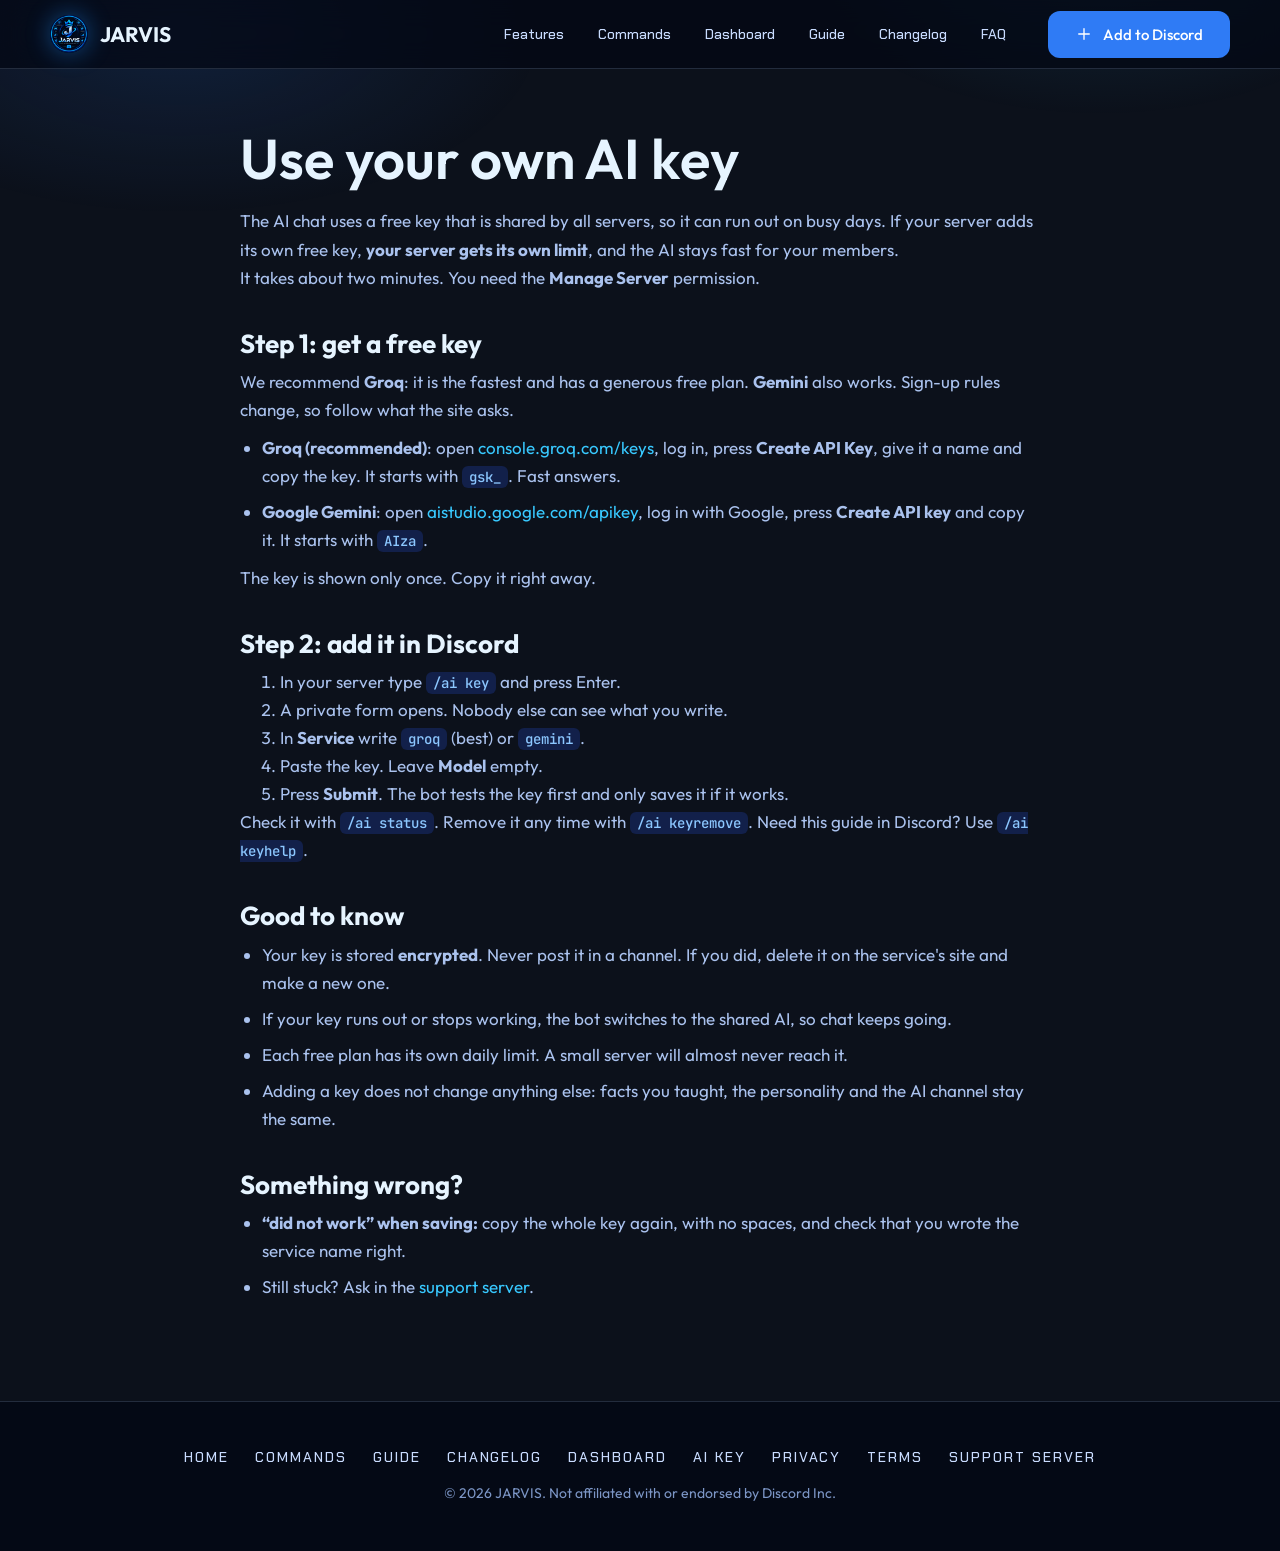
==== commit 4d89ddd9: "Add files via upload" ====
--- a/ai-key.html
+++ b/ai-key.html
@@ -6,7 +6,7 @@
 <title>Use your own AI key | JARVIS</title>
 <meta name="description" content="How to get a free AI key and add it to your server.">
 <meta name="theme-color" content="#030814">
-<meta property="og:title" content="Use your own AI key | JARVIS"><meta property="og:description" content="How to get a free AI key and add it to your server."><meta property="og:image" content="assets/og.jpg"><meta property="og:type" content="website">
+<meta property="og:title" content="Use your own AI key | JARVIS"><meta property="og:description" content="How to get a free AI key and add it to your server."><meta property="og:image" content="https://about-jarvis.kdns.fr/assets/og.jpg"><meta property="og:image:width" content="1200"><meta property="og:image:height" content="630"><meta property="og:image:alt" content="JARVIS, the all-in-one Discord bot"><meta property="og:site_name" content="JARVIS"><meta property="og:url" content="https://about-jarvis.kdns.fr/ai-key.html"><meta name="twitter:image" content="https://about-jarvis.kdns.fr/assets/og.jpg"><meta property="og:type" content="website">
 <meta name="twitter:card" content="summary_large_image">
 <link rel="icon" href="assets/favicon.png"><link rel="apple-touch-icon" href="assets/apple-touch-icon.png">
 <link rel="preconnect" href="https://fonts.googleapis.com"><link rel="preconnect" href="https://fonts.gstatic.com" crossorigin>
